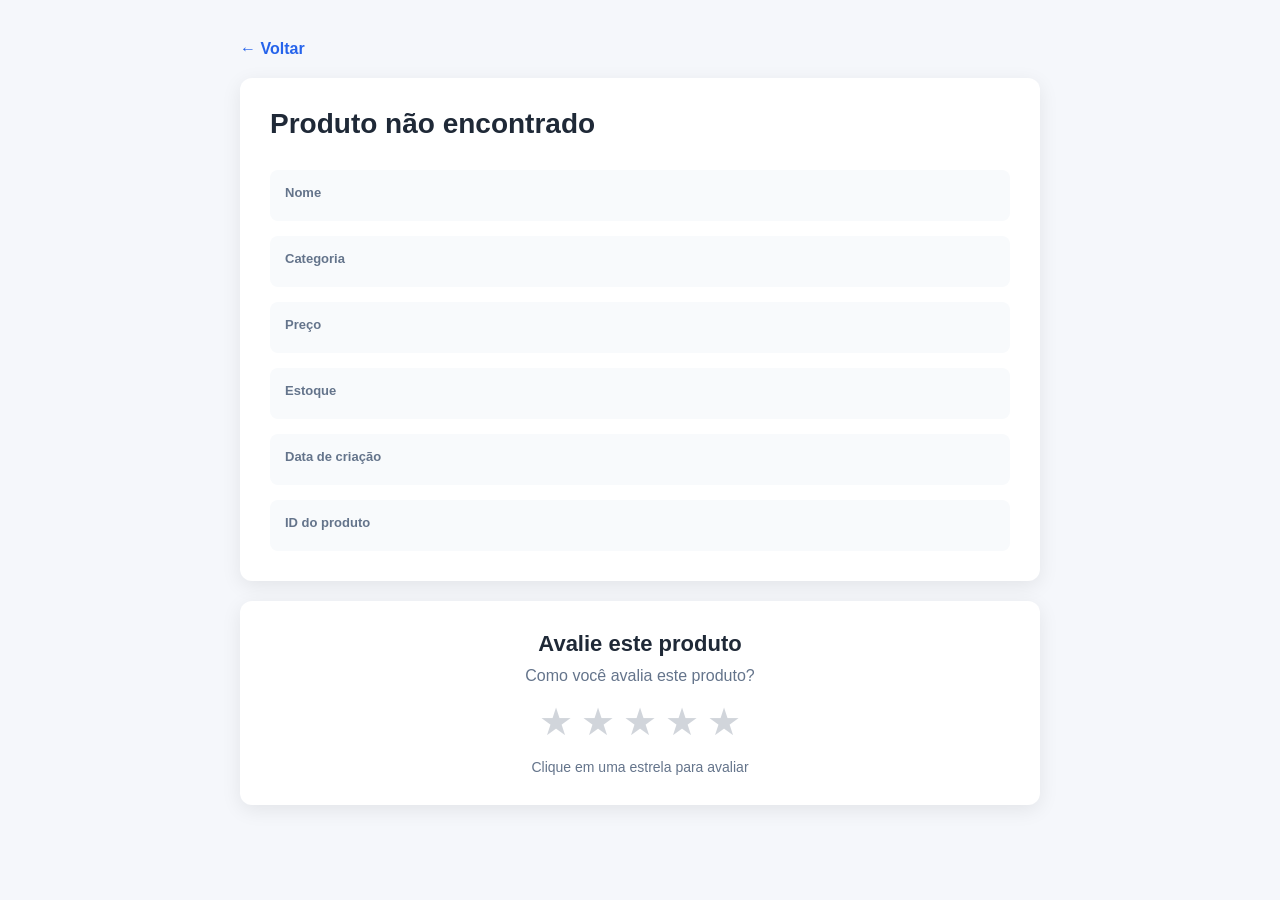
==== produto-detalhes.html @ c9ea6b9c "Adicionando nova funcionalidade e página de detalhes dos itens" ====
<!DOCTYPE html>
<html lang="pt-BR">

<head>

    <meta charset="UTF-8">

    <meta name="viewport" content="width=device-width, initial-scale=1.0">

    <title>Detalhes do Produto</title>

    <link rel="stylesheet" href="produto-detalhes.css">

</head>

<body>

    <div class="container">

        <a href="index.html" class="voltar">
            ← Voltar
        </a>

        <div class="card">

            <h1 id="nome">
                Carregando...
            </h1>

            <div class="informacoes">

                <div class="informacao">

                    <strong>Nome</strong>

                    <span id="nomeProduto"></span>

                </div>

                <div class="informacao">

                    <strong>Categoria</strong>

                    <span id="categoria"></span>

                </div>

                <div class="informacao">

                    <strong>Preço</strong>

                    <span id="preco"></span>

                </div>

                <div class="informacao">

                    <strong>Estoque</strong>

                    <span id="estoque"></span>

                </div>

                <div class="informacao">

                    <strong>Data de criação</strong>

                    <span id="dataCriacao"></span>

                </div>

                <div class="informacao">

                    <strong>ID do produto</strong>

                    <span id="idProduto"></span>

                </div>

            </div>

        </div>

        <div class="avaliacao">

            <h2>Avalie este produto</h2>

            <p>Como você avalia este produto?</p>

            <div class="estrelas">

                <button class="estrela" data-valor="1">★</button>

                <button class="estrela" data-valor="2">★</button>

                <button class="estrela" data-valor="3">★</button>

                <button class="estrela" data-valor="4">★</button>

                <button class="estrela" data-valor="5">★</button>

            </div>

            <p id="mensagemAvaliacao">
                Clique em uma estrela para avaliar
            </p>

        </div>

    </div>

    <script src="produto-detalhes.js"></script>

</body>

</html>
---- produto-detalhes.css ----
* {
    margin: 0;
    padding: 0;
    box-sizing: border-box;
}

body {
    font-family: Arial, sans-serif;
    background: #f5f7fb;
    color: #1f2937;
    min-height: 100vh;
    padding: 40px;
}

.container {
    max-width: 800px;
    margin: auto;
}

.voltar {
    display: inline-block;
    margin-bottom: 20px;
    color: #2563eb;
    text-decoration: none;
    font-weight: bold;
}

.voltar:hover {
    text-decoration: underline;
}

.card {
    background: white;
    padding: 30px;
    border-radius: 12px;
    box-shadow: 0 5px 20px rgba(0, 0, 0, 0.08);
}

.card h1 {
    margin-bottom: 30px;
    font-size: 28px;
}

.informacoes {
    display: grid;
    gap: 15px;
}

.informacao {
    display: flex;
    flex-direction: column;
    gap: 6px;
    padding: 15px;
    background: #f8fafc;
    border-radius: 8px;
}

.informacao strong {
    font-size: 13px;
    color: #64748b;
}

.informacao span {
    font-size: 16px;
    color: #1f2937;
}

.em-estoque {
    color: #15803d !important;
    font-weight: bold;
}

.sem-estoque {
    color: #dc2626 !important;
    font-weight: bold;
}

.avaliacao {
    margin-top: 20px;
    background: white;
    padding: 30px;
    border-radius: 12px;
    box-shadow: 0 5px 20px rgba(0, 0, 0, 0.08);
    text-align: center;
}

.avaliacao h2 {
    margin-bottom: 10px;
    font-size: 22px;
}

.avaliacao p {
    color: #64748b;
    margin-bottom: 15px;
}

.estrelas {
    display: flex;
    justify-content: center;
    gap: 8px;
}

.estrela {
    border: none;
    background: none;
    font-size: 38px;
    color: #d1d5db;
    cursor: pointer;
    transition: 0.2s ease;
}

.estrela:hover {
    color: #facc15;
    transform: scale(1.1);
}

.estrela.ativa {
    color: #facc15;
}

#mensagemAvaliacao {
    margin-top: 15px;
    margin-bottom: 0;
    font-size: 14px;
}

@media (max-width: 600px) {

    body {
        padding: 20px;
    }

    .card,
    .avaliacao {
        padding: 20px;
    }

    .card h1 {
        font-size: 23px;
    }

    .estrela {
        font-size: 32px;
    }

}
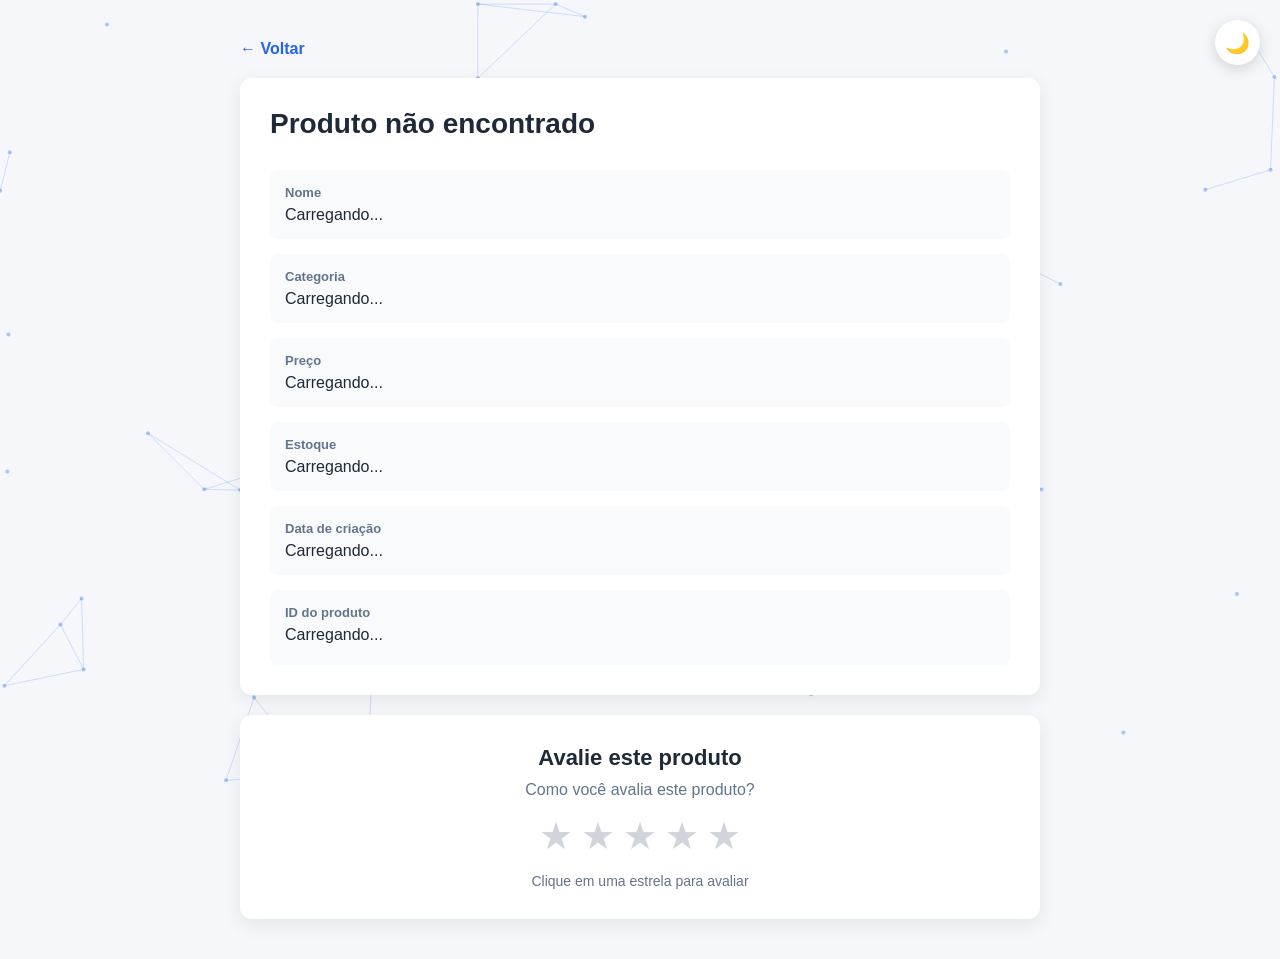
==== commit bee944f2: "Adição da página detalhes e esterilização do site, com adição de dark mode" ====
--- a/produto-detalhes.html
+++ b/produto-detalhes.html
@@ -1,79 +1,61 @@
 <!DOCTYPE html>
 <html lang="pt-BR">
+<head>
+    <meta charset="UTF-8">
+    <meta name="viewport" content="width=device-width, initial-scale=1.0">
+    <title>Detalhes do Produto</title>
+    <link rel="stylesheet" href="produto-detalhes.css">
+</head>
+<body>
 
-<head>
+    <canvas id="canvas"></canvas>
 
-    <meta charset="UTF-8">
-
-    <meta name="viewport" content="width=device-width, initial-scale=1.0">
-
-    <title>Detalhes do Produto</title>
-
-    <link rel="stylesheet" href="produto-detalhes.css">
-
-</head>
-
-<body>
+    <button id="modoEscuro">🌙</button>
 
     <div class="container">
 
-        <a href="index.html" class="voltar">
-            ← Voltar
-        </a>
+        <a href="index.html" class="voltar">← Voltar</a>
 
         <div class="card">
 
-            <h1 id="nome">
-                Carregando...
-            </h1>
+            <h1 id="nome">Carregando...</h1>
 
             <div class="informacoes">
 
                 <div class="informacao">
-
                     <strong>Nome</strong>
-
-                    <span id="nomeProduto"></span>
-
+                    <span id="nomeProduto">Carregando...</span>
                 </div>
 
                 <div class="informacao">
-
                     <strong>Categoria</strong>
-
-                    <span id="categoria"></span>
-
+                    <span id="categoria">Carregando...</span>
                 </div>
 
                 <div class="informacao">
-
                     <strong>Preço</strong>
-
-                    <span id="preco"></span>
-
+                    <span id="preco">Carregando...</span>
                 </div>
 
                 <div class="informacao">
-
                     <strong>Estoque</strong>
-
-                    <span id="estoque"></span>
-
+                    <span id="estoque">Carregando...</span>
                 </div>
 
                 <div class="informacao">
-
                     <strong>Data de criação</strong>
-
-                    <span id="dataCriacao"></span>
-
+                    <span id="dataCriacao">Carregando...</span>
                 </div>
 
                 <div class="informacao">
 
                     <strong>ID do produto</strong>
 
-                    <span id="idProduto"></span>
+                    <div class="id-container">
+                        <span id="idProduto">Carregando...</span>
+                    </div>
+
+                    <small id="mensagemCopiado"></small>
 
                 </div>
 
@@ -90,13 +72,9 @@
             <div class="estrelas">
 
                 <button class="estrela" data-valor="1">★</button>
-
                 <button class="estrela" data-valor="2">★</button>
-
                 <button class="estrela" data-valor="3">★</button>
-
                 <button class="estrela" data-valor="4">★</button>
-
                 <button class="estrela" data-valor="5">★</button>
 
             </div>
@@ -112,6 +90,5 @@
     <script src="produto-detalhes.js"></script>
 
 </body>
-
 </html>
 
--- a/produto-detalhes.css
+++ b/produto-detalhes.css
@@ -12,7 +12,19 @@
     padding: 40px;
 }
 
+#canvas {
+    position: fixed;
+    top: 0;
+    left: 0;
+    width: 100%;
+    height: 100%;
+    z-index: 0;
+    pointer-events: none;
+}
+
 .container {
+    position: relative;
+    z-index: 1;
     max-width: 800px;
     margin: auto;
 }
@@ -145,3 +157,72 @@
 
 }
 
+#modoEscuro {
+    position: fixed;
+    top: 20px;
+    right: 20px;
+    z-index: 10;
+    border: none;
+    background: white;
+    color: #111827;
+    width: 45px;
+    height: 45px;
+    border-radius: 50%;
+    cursor: pointer;
+    font-size: 20px;
+    box-shadow: 0 4px 15px rgba(0, 0, 0, 0.15);
+    transition: 0.3s;
+}
+
+#modoEscuro:hover {
+    transform: scale(1.1);
+}
+
+body.dark {
+    background: #111827;
+    color: #f9fafb;
+}
+
+body.dark .card,
+body.dark .avaliacao {
+    background: #1f2937;
+    color: #f9fafb;
+    box-shadow: 0 10px 30px rgba(0, 0, 0, 0.4);
+}
+
+body.dark .informacao {
+    background: #374151;
+    border-color: #4b5563;
+}
+
+body.dark .informacao strong {
+    color: #d1d5db;
+}
+
+body.dark .informacao span {
+    color: #f9fafb;
+}
+
+body.dark .voltar {
+    color: #60a5fa;
+}
+
+body.dark #modoEscuro {
+    background: #374151;
+    color: #f9fafb;
+}
+
+body.dark .id-container span {
+    background: #111827;
+    color: #f9fafb;
+}
+
+body.dark #copiarId {
+    background: #2563eb;
+    color: white;
+}
+
+body.dark .avaliacao p {
+    color: #d1d5db;
+}
+
